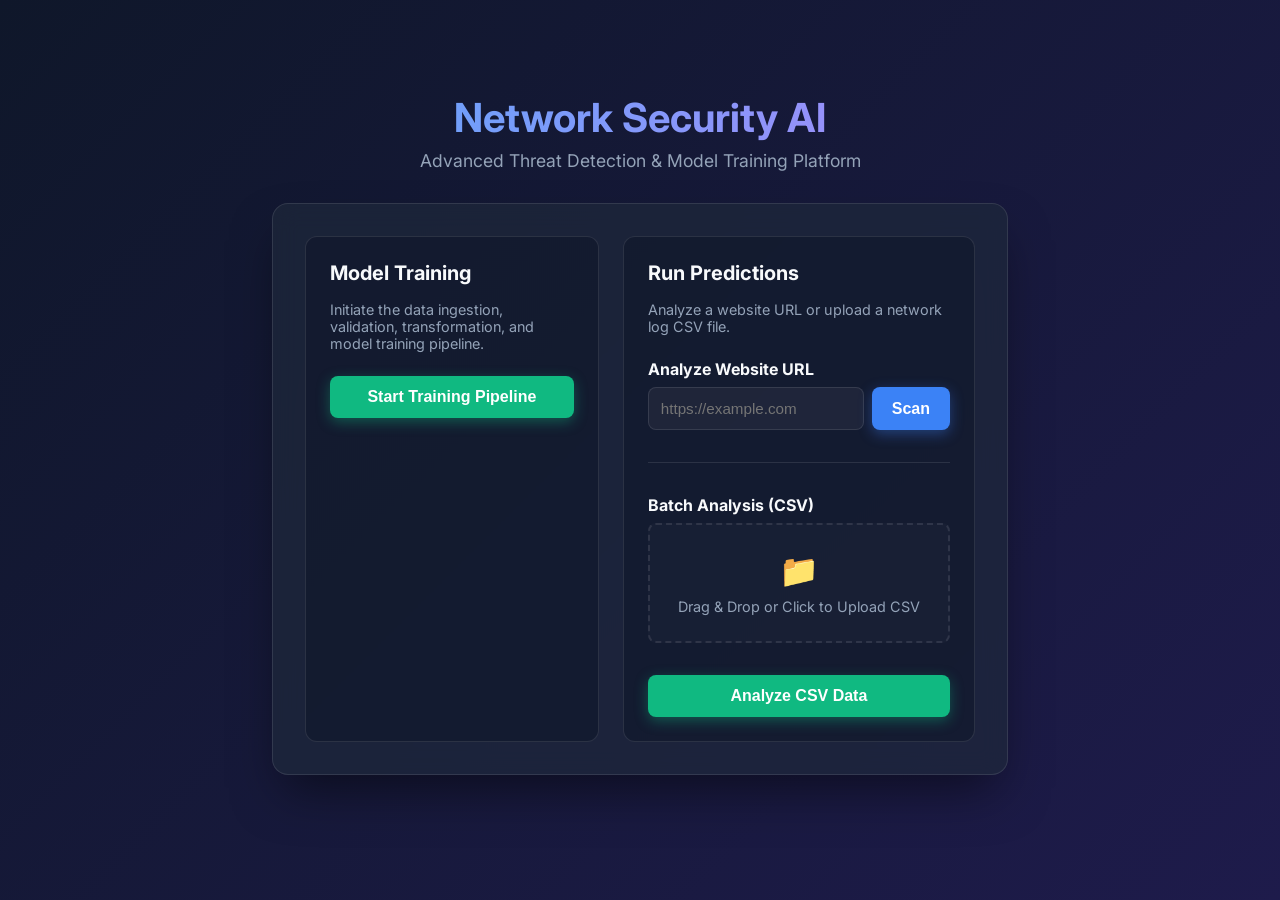
==== templates/index.html @ 711bc5bb "URL prediction" ====
<!DOCTYPE html>
<html lang="en">
<head>
    <meta charset="UTF-8">
    <meta name="viewport" content="width=device-width, initial-scale=1.0">
    <title>Network Security System</title>
    <meta name="description" content="AI-Powered Network Anomaly Detection and Training System">
    <link href="https://fonts.googleapis.com/css2?family=Inter:wght@300;400;600;700&display=swap" rel="stylesheet">
    <link rel="stylesheet" href="/static/css/style.css">
</head>
<body>

    <div class="container">
        <header>
            <h1>Network Security AI</h1>
            <p>Advanced Threat Detection & Model Training Platform</p>
        </header>

        <div class="glass-panel">
            <div class="grid">
                
                <!-- Training Section -->
                <div class="card">
                    <h2>Model Training</h2>
                    <p style="color: var(--text-muted); margin-bottom: 1.5rem; font-size: 0.9rem;">
                        Initiate the data ingestion, validation, transformation, and model training pipeline.
                    </p>
                    <button id="trainBtn" class="btn btn-secondary" onclick="trainModel()">
                        <span class="text">Start Training Pipeline</span>
                        <div class="loader"></div>
                    </button>
                </div>

                <!-- Prediction Section -->
                <div class="card">
                    <h2>Run Predictions</h2>
                    <p style="color: var(--text-muted); margin-bottom: 1.5rem; font-size: 0.9rem;">
                        Analyze a website URL or upload a network log CSV file.
                    </p>
                    
                    <!-- URL Prediction Form -->
                    <form action="/predict_url" method="post" id="predictUrlForm" style="margin-bottom: 2rem; border-bottom: 1px solid var(--glass-border); padding-bottom: 1.5rem;">
                        <h3 style="font-size: 1rem; margin-bottom: 0.5rem;">Analyze Website URL</h3>
                        <div style="display: flex; gap: 0.5rem; margin-bottom: 0.5rem;">
                            <input type="url" name="url" placeholder="https://example.com" required 
                                   style="flex: 1; padding: 0.75rem; border-radius: 8px; border: 1px solid var(--glass-border); background: rgba(255, 255, 255, 0.05); color: var(--text-main); font-size: 0.95rem; outline: none;">
                            <button type="submit" class="btn btn-primary" style="width: auto; padding: 0.75rem 1.25rem;">Scan</button>
                        </div>
                    </form>

                    <!-- CSV Prediction Form -->
                    <form action="/predict" method="post" enctype="multipart/form-data" id="predictForm">
                        <h3 style="font-size: 1rem; margin-bottom: 0.5rem;">Batch Analysis (CSV)</h3>
                        <div class="file-upload-wrapper" id="drop-area">
                            <div class="icon">📁</div>
                            <div class="text">Drag & Drop or Click to Upload CSV</div>
                            <input type="file" name="file" accept=".csv" required id="fileInput">
                        </div>
                        <span id="file-name"></span>
                        <button type="submit" class="btn btn-secondary" style="margin-top: 1rem;">
                            Analyze CSV Data
                        </button>
                    </form>
                </div>

            </div>
        </div>
    </div>

    <!-- Toast Notification -->
    <div id="toast">Message here</div>

    <script>
        // File Upload UI Update
        const fileInput = document.getElementById('fileInput');
        const fileNameDisplay = document.getElementById('file-name');
        const dropArea = document.getElementById('drop-area');

        fileInput.addEventListener('change', function(e) {
            if(e.target.files.length > 0) {
                fileNameDisplay.textContent = 'Selected: ' + e.target.files[0].name;
            } else {
                fileNameDisplay.textContent = '';
            }
        });

        // Drag and drop effects
        ['dragenter', 'dragover', 'dragleave', 'drop'].forEach(eventName => {
            dropArea.addEventListener(eventName, preventDefaults, false)
        });

        function preventDefaults (e) {
            e.preventDefault();
            e.stopPropagation();
        }

        ['dragenter', 'dragover'].forEach(eventName => {
            dropArea.addEventListener(eventName, () => {
                dropArea.style.borderColor = 'var(--primary)';
                dropArea.style.background = 'rgba(59, 130, 246, 0.1)';
            }, false)
        });

        ['dragleave', 'drop'].forEach(eventName => {
            dropArea.addEventListener(eventName, () => {
                dropArea.style.borderColor = 'var(--glass-border)';
                dropArea.style.background = 'rgba(255, 255, 255, 0.02)';
            }, false)
        });

        dropArea.addEventListener('drop', handleDrop, false);

        function handleDrop(e) {
            let dt = e.dataTransfer;
            let files = dt.files;
            fileInput.files = files;
            if(files.length > 0) {
                fileNameDisplay.textContent = 'Selected: ' + files[0].name;
            }
        }

        // Training Pipeline Request
        async function trainModel() {
            const btn = document.getElementById('trainBtn');
            btn.classList.add('btn-loading');
            btn.disabled = true;

            try {
                const response = await fetch('/train', { method: 'GET' });
                
                if (response.ok) {
                    const text = await response.text();
                    showToast(text || 'Training completed successfully!');
                } else {
                    showToast('Training failed. Please check logs.', true);
                }
            } catch (error) {
                showToast('An error occurred while connecting to the server.', true);
            } finally {
                btn.classList.remove('btn-loading');
                btn.disabled = false;
            }
        }

        // Toast functionality
        function showToast(message, isError = false) {
            const toast = document.getElementById("toast");
            toast.textContent = message;
            toast.className = "show";
            
            if (isError) {
                toast.classList.add("error");
            } else {
                toast.classList.remove("error");
            }

            setTimeout(function(){ 
                toast.className = toast.className.replace("show", ""); 
            }, 3000);
        }
    </script>
</body>
</html>
---- static/css/style.css ----
:root {
  --bg-color: #0f172a;
  --glass-bg: rgba(30, 41, 59, 0.7);
  --glass-border: rgba(255, 255, 255, 0.1);
  --primary: #3b82f6;
  --primary-hover: #2563eb;
  --secondary: #10b981;
  --secondary-hover: #059669;
  --text-main: #f8fafc;
  --text-muted: #94a3b8;
  --danger: #ef4444;
}

* {
  box-sizing: border-box;
  margin: 0;
  padding: 0;
}

body {
  font-family: 'Inter', system-ui, -apple-system, sans-serif;
  background: linear-gradient(135deg, #0f172a 0%, #1e1b4b 100%);
  color: var(--text-main);
  min-height: 100vh;
  display: flex;
  flex-direction: column;
  align-items: center;
  justify-content: center;
}

.container {
  width: 100%;
  max-width: 800px;
  padding: 2rem;
}

.glass-panel {
  background: var(--glass-bg);
  backdrop-filter: blur(12px);
  -webkit-backdrop-filter: blur(12px);
  border: 1px solid var(--glass-border);
  border-radius: 16px;
  padding: 2rem;
  box-shadow: 0 25px 50px -12px rgba(0, 0, 0, 0.5);
  margin-bottom: 2rem;
  animation: fadeUp 0.6s ease-out;
}

header {
  text-align: center;
  margin-bottom: 2rem;
}

header h1 {
  font-size: 2.5rem;
  font-weight: 700;
  background: linear-gradient(to right, #60a5fa, #a78bfa);
  -webkit-background-clip: text;
  -webkit-text-fill-color: transparent;
  margin-bottom: 0.5rem;
}

header p {
  color: var(--text-muted);
  font-size: 1.1rem;
}

.grid {
  display: grid;
  grid-template-columns: 1fr 1fr;
  gap: 1.5rem;
}

@media (max-width: 640px) {
  .grid {
    grid-template-columns: 1fr;
  }
}

.card {
  background: rgba(15, 23, 42, 0.6);
  border: 1px solid var(--glass-border);
  border-radius: 12px;
  padding: 1.5rem;
  transition: transform 0.3s ease, box-shadow 0.3s ease;
}

.card:hover {
  transform: translateY(-5px);
  box-shadow: 0 10px 25px -5px rgba(0, 0, 0, 0.5);
}

.card h2 {
  font-size: 1.25rem;
  margin-bottom: 1rem;
  color: var(--text-main);
}

.btn {
  display: inline-block;
  width: 100%;
  padding: 0.75rem 1.5rem;
  font-size: 1rem;
  font-weight: 600;
  text-align: center;
  border: none;
  border-radius: 8px;
  cursor: pointer;
  transition: all 0.2s ease;
  color: white;
}

.btn-primary {
  background: var(--primary);
  box-shadow: 0 4px 14px 0 rgba(59, 130, 246, 0.39);
}

.btn-primary:hover {
  background: var(--primary-hover);
  box-shadow: 0 6px 20px rgba(59, 130, 246, 0.23);
  transform: scale(1.02);
}

.btn-secondary {
  background: var(--secondary);
  box-shadow: 0 4px 14px 0 rgba(16, 185, 129, 0.39);
}

.btn-secondary:hover {
  background: var(--secondary-hover);
  box-shadow: 0 6px 20px rgba(16, 185, 129, 0.23);
  transform: scale(1.02);
}

.file-upload-wrapper {
  position: relative;
  width: 100%;
  height: 120px;
  border: 2px dashed var(--glass-border);
  border-radius: 8px;
  display: flex;
  flex-direction: column;
  align-items: center;
  justify-content: center;
  transition: all 0.3s ease;
  margin-bottom: 1rem;
  cursor: pointer;
  background: rgba(255, 255, 255, 0.02);
}

.file-upload-wrapper:hover {
  border-color: var(--primary);
  background: rgba(59, 130, 246, 0.05);
}

.file-upload-wrapper input[type="file"] {
  position: absolute;
  width: 100%;
  height: 100%;
  opacity: 0;
  cursor: pointer;
}

.file-upload-wrapper .icon {
  font-size: 2rem;
  color: var(--primary);
  margin-bottom: 0.5rem;
}

.file-upload-wrapper .text {
  color: var(--text-muted);
  font-size: 0.9rem;
}

#file-name {
  display: block;
  margin-top: 0.5rem;
  font-size: 0.85rem;
  color: var(--secondary);
  word-break: break-all;
}

/* Toast Notification */
#toast {
  visibility: hidden;
  min-width: 250px;
  background-color: var(--secondary);
  color: #fff;
  text-align: center;
  border-radius: 8px;
  padding: 16px;
  position: fixed;
  z-index: 1;
  left: 50%;
  bottom: 30px;
  transform: translateX(-50%);
  font-size: 1rem;
  box-shadow: 0 10px 25px -5px rgba(0, 0, 0, 0.3);
  transition: visibility 0s, opacity 0.5s ease-in-out, bottom 0.5s ease-in-out;
  opacity: 0;
}

#toast.show {
  visibility: visible;
  bottom: 50px;
  opacity: 1;
}

#toast.error {
  background-color: var(--danger);
}

/* Animations */
@keyframes fadeUp {
  from {
    opacity: 0;
    transform: translateY(20px);
  }
  to {
    opacity: 1;
    transform: translateY(0);
  }
}

/* Table Styles */
.table-container {
  overflow-x: auto;
  margin-top: 1.5rem;
  border-radius: 8px;
  border: 1px solid var(--glass-border);
}

table {
  width: 100%;
  border-collapse: collapse;
  text-align: left;
  font-size: 0.9rem;
}

th, td {
  padding: 1rem;
  border-bottom: 1px solid var(--glass-border);
}

th {
  background: rgba(255, 255, 255, 0.05);
  font-weight: 600;
  color: var(--text-main);
  text-transform: uppercase;
  font-size: 0.8rem;
  letter-spacing: 0.05em;
}

tr:hover {
  background: rgba(255, 255, 255, 0.02);
}

/* Loader */
.loader {
  display: none;
  border: 3px solid rgba(255, 255, 255, 0.1);
  border-radius: 50%;
  border-top: 3px solid #fff;
  width: 20px;
  height: 20px;
  animation: spin 1s linear infinite;
  margin: 0 auto;
}

@keyframes spin {
  0% { transform: rotate(0deg); }
  100% { transform: rotate(360deg); }
}

.btn-loading .text {
  display: none;
}
.btn-loading .loader {
  display: block;
}
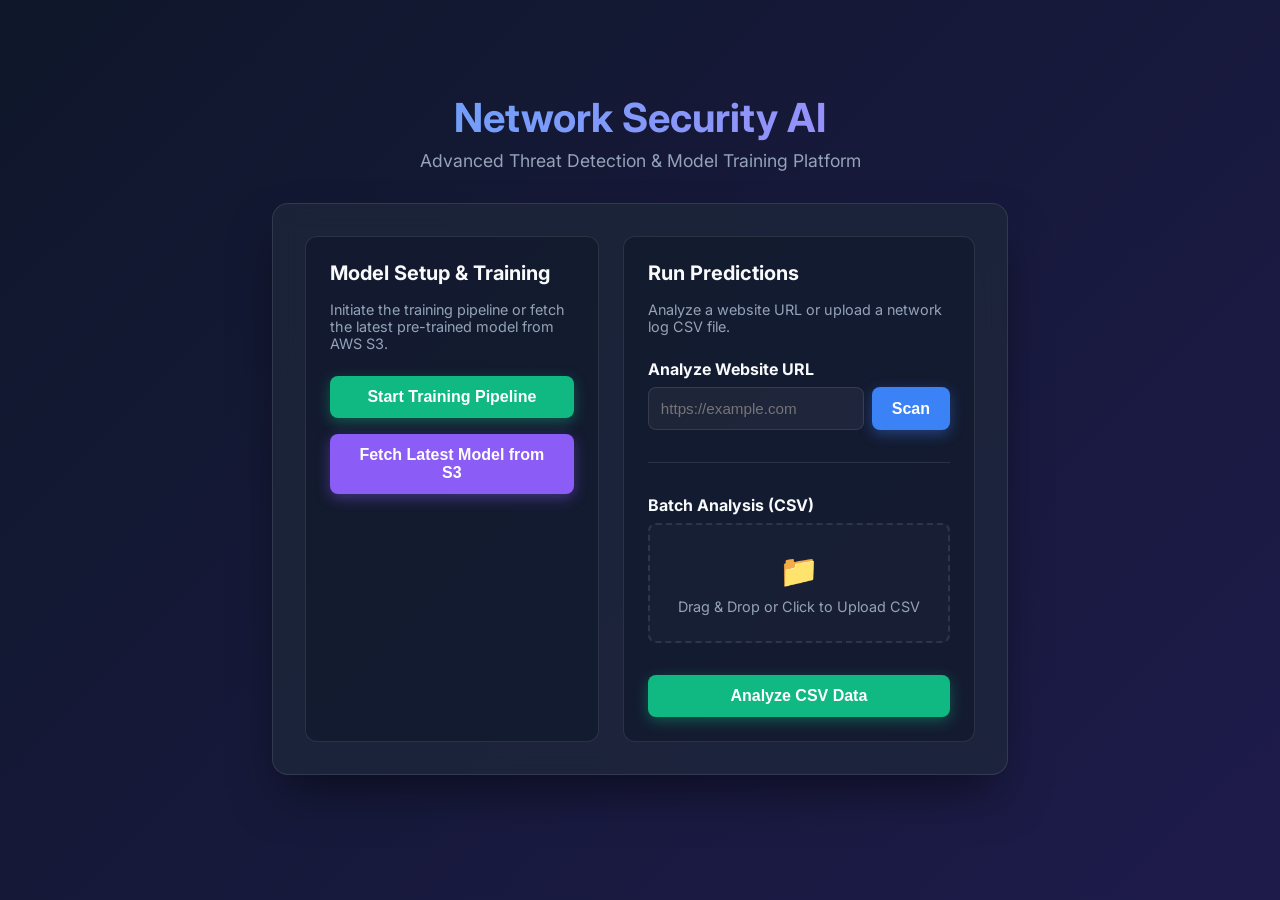
==== commit 651a3169: "Fixed prediction issue Predicted model from s3 bucket can be used" ====
--- a/templates/index.html
+++ b/templates/index.html
@@ -19,16 +19,24 @@
         <div class="glass-panel">
             <div class="grid">
                 
-                <!-- Training Section -->
+                <!-- Training & Setup Section -->
                 <div class="card">
-                    <h2>Model Training</h2>
+                    <h2>Model Setup & Training</h2>
                     <p style="color: var(--text-muted); margin-bottom: 1.5rem; font-size: 0.9rem;">
-                        Initiate the data ingestion, validation, transformation, and model training pipeline.
+                        Initiate the training pipeline or fetch the latest pre-trained model from AWS S3.
                     </p>
-                    <button id="trainBtn" class="btn btn-secondary" onclick="trainModel()">
-                        <span class="text">Start Training Pipeline</span>
-                        <div class="loader"></div>
-                    </button>
+                    
+                    <div style="display: flex; flex-direction: column; gap: 1rem;">
+                        <button id="trainBtn" class="btn btn-secondary" onclick="trainModel()">
+                            <span class="text">Start Training Pipeline</span>
+                            <div class="loader"></div>
+                        </button>
+
+                        <button id="syncBtn" class="btn btn-primary" onclick="syncModel()" style="background: #8b5cf6; box-shadow: 0 4px 14px 0 rgba(139, 92, 246, 0.39);">
+                            <span class="text">Fetch Latest Model from S3</span>
+                            <div class="loader"></div>
+                        </button>
+                    </div>
                 </div>
 
                 <!-- Prediction Section -->
@@ -142,6 +150,29 @@
             }
         }
 
+        // Sync Model Request
+        async function syncModel() {
+            const btn = document.getElementById('syncBtn');
+            btn.classList.add('btn-loading');
+            btn.disabled = true;
+
+            try {
+                const response = await fetch('/sync_model', { method: 'GET' });
+                const text = await response.text();
+                
+                if (response.ok) {
+                    showToast(text || 'Model synced successfully!');
+                } else {
+                    showToast(text || 'Failed to sync model from S3. Check credentials.', true);
+                }
+            } catch (error) {
+                showToast('An error occurred while connecting to the server.', true);
+            } finally {
+                btn.classList.remove('btn-loading');
+                btn.disabled = false;
+            }
+        }
+
         // Toast functionality
         function showToast(message, isError = false) {
             const toast = document.getElementById("toast");
